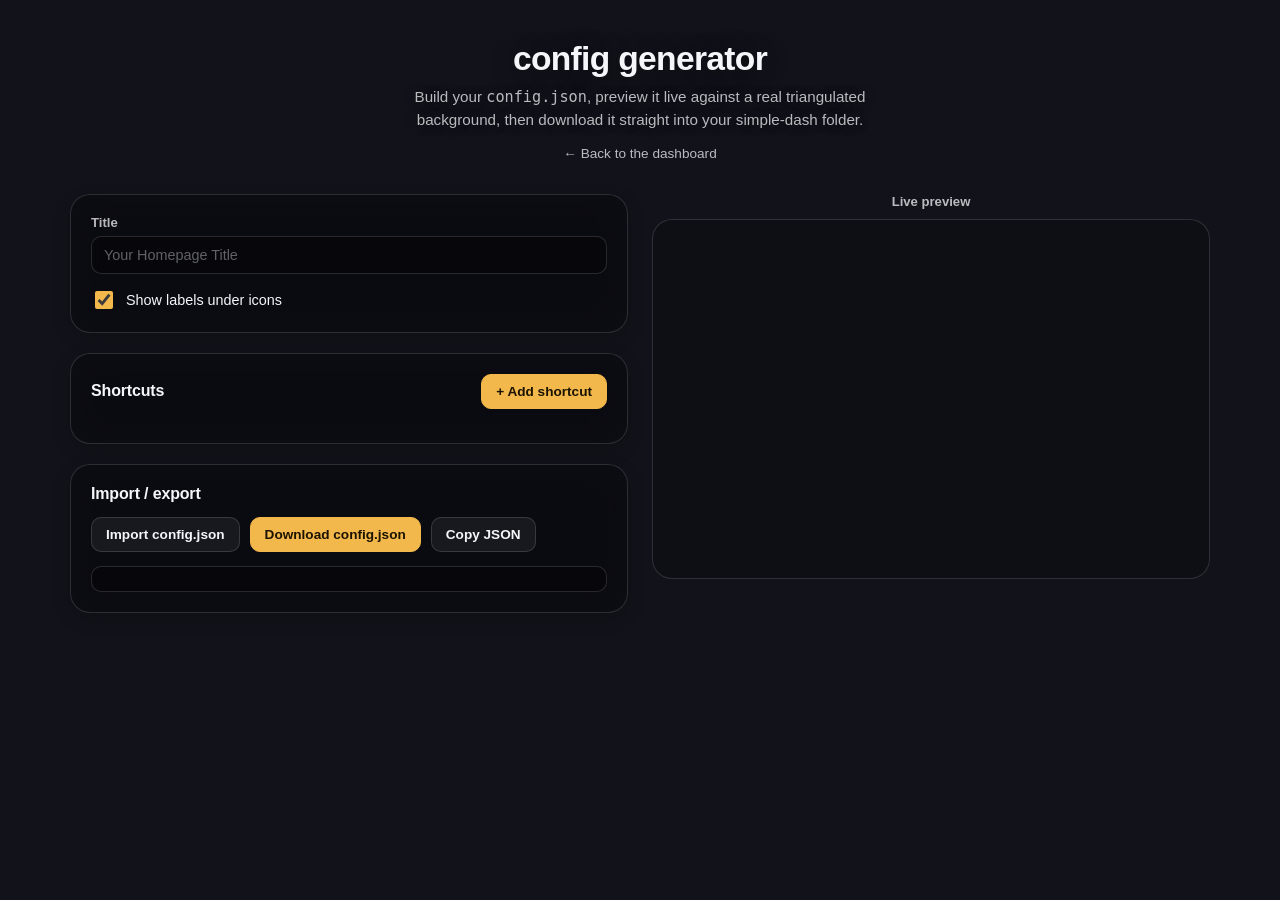
==== generator.html @ d28fff27 "Added Config Generator" ====
<!DOCTYPE html>
<html lang="en">
	<head>
		<meta charset="UTF-8" />
		<title>simple-dash — config generator</title>

		<meta name="viewport" content="width=device-width, initial-scale=1" />
		<meta name="color-scheme" content="dark light" />
		<meta name="theme-color" content="#12131a" />
		<link rel="stylesheet" href="common/css/fontawesome-all.min.css" />
		<link rel="stylesheet" href="common/css/main.css" />
		<link rel="stylesheet" href="common/css/generator.css" />
		<link rel="icon" type="image/x-icon" href="favicon.ico" />
	</head>

	<body id="homepage">
		<div id="page">
			<header id="tool-header">
				<h1>config generator</h1>
				<p>Build your <code>config.json</code>, preview it live against a real triangulated background, then download it straight into your simple-dash folder.</p>
				<a class="back-link" href="index.html">&larr; Back to the dashboard</a>
			</header>

			<div id="layout">
				<section id="editor" aria-label="Editor">
					<div class="panel">
						<label class="field">
							<span>Title</span>
							<input id="f-title" type="text" placeholder="Your Homepage Title" />
						</label>
						<label class="field checkbox-row">
							<input id="f-showlabels" type="checkbox" checked />
							<span>Show labels under icons</span>
						</label>
					</div>

					<div class="panel">
						<div class="panel-head">
							<h2>Shortcuts</h2>
							<button id="add-item" class="btn btn-accent" type="button">+ Add shortcut</button>
						</div>
						<div id="items"></div>
						<p id="items-empty" class="empty-hint" hidden>No shortcuts yet — add one above.</p>
					</div>

					<div class="panel">
						<div class="panel-head">
							<h2>Import / export</h2>
						</div>
						<div class="row-actions">
							<button id="import-btn" class="btn" type="button">Import config.json</button>
							<input id="import-file" type="file" accept="application/json" hidden />
							<button id="download-btn" class="btn btn-accent" type="button">Download config.json</button>
							<button id="copy-btn" class="btn" type="button">Copy JSON</button>
						</div>
						<pre id="json-output" tabindex="0"></pre>
					</div>
				</section>

				<section id="preview-col" aria-label="Live preview">
					<div class="preview-label">Live preview</div>
					<div id="preview-stage">
						<header id="dash-header">
							<h1 id="dash-title"></h1>
						</header>
						<nav id="itemlist" aria-label="Shortcuts"></nav>
					</div>
				</section>
			</div>
		</div>

		<div id="icon-picker" hidden>
			<div class="picker-panel">
				<div class="picker-head">
					<input id="icon-search" type="text" placeholder="Search icons&hellip; e.g. github, home, cloud" autocomplete="off" />
					<button id="icon-picker-close" class="btn" type="button">Close</button>
				</div>
				<div id="icon-results"></div>
			</div>
		</div>

		<script src="common/js/trianglify.min.js"></script>
		<script src="common/js/generator.js"></script>
	</body>
</html>
---- common/css/main.css ----
:root {
	--ink: #f5f6fa;
	--ink-soft: rgba(245, 246, 250, .74);
	--glass: rgba(10, 11, 16, .62);
	--glass-hover: rgba(10, 11, 16, .76);
	--glass-border: rgba(245, 246, 250, .14);
	--glass-border-hover: rgba(245, 246, 250, .3);
	--accent: #f2b84b;
	--radius: 20px;
	--tile-base: 108px;
	--tile: var(--tile-base);
	--gap: 20px;
}

@media (max-width: 420px) {
	:root {
		--tile-base: 88px;
		--gap: 14px;
	}
	.tile-icon {
		height: 38px;
		font-size: 2.3rem;
	}
	#itemlist.no-labels .tile-icon {
		font-size: 3.1rem;
	}
}

* {
	box-sizing: border-box;
}
html, body {
	min-height: 100%;
	width: 100%;
	margin: 0;
}
body {
	z-index: 1;
	background-color: #12131a;
	background-position: center;
	font-family: -apple-system, BlinkMacSystemFont, "Segoe UI", Roboto, Helvetica, Arial, sans-serif;
}

/* min-height (not a fixed height) lets #wrapper center short lists like
   before, but grow with the page - rather than clip - once a long list of
   shortcuts is taller than the viewport. */
#wrapper {
	min-height: 100%;
	min-height: 100dvh;
	display: flex;
	flex-direction: column;
	align-items: center;
	justify-content: center;
	gap: clamp(20px, 5vw, 48px);
	padding: 32px max(24px, env(safe-area-inset-right)) 32px max(24px, env(safe-area-inset-left));
}

#dash-header {
	text-align: center;
}
#dash-header:empty {
	display: none;
}
#dash-title {
	margin: 0;
	color: var(--ink);
	font-size: clamp(1.5rem, 4vw, 2.25rem);
	font-weight: 700;
	letter-spacing: -0.02em;
	text-shadow: 0 2px 24px rgba(0, 0, 0, .35);
}

#itemlist {
	display: grid;
	grid-template-columns: repeat(auto-fit, var(--tile));
	gap: var(--gap);
	justify-content: center;
	max-width: min(92vw, 780px);
	padding: 0;
	margin: 0;
	list-style: none;
}

/* Each shortcut is one frosted-glass card; icon and label share the same
   backing so labels stay legible no matter what color the background is. */
.tile {
	display: flex;
	flex-direction: column;
	align-items: center;
	justify-content: center;
	gap: 10px;
	width: var(--tile);
	padding: 20px 10px 16px;
	border-radius: var(--radius);
	background: var(--glass);
	border: 1px solid var(--glass-border);
	backdrop-filter: blur(20px) saturate(140%) brightness(.74);
	-webkit-backdrop-filter: blur(20px) saturate(140%) brightness(.74);
	box-shadow: 0 6px 18px rgba(0, 0, 0, .18);
	text-decoration: none;
	color: var(--ink);
	opacity: 0;
	transform: translateY(10px) scale(.96);
	animation: tile-in .5s ease forwards;
	animation-delay: min(calc(var(--i, 0) * 40ms), 400ms);
	transition: transform .18s ease, background-color .18s ease, border-color .18s ease, box-shadow .18s ease;
}

.tile-icon {
	display: flex;
	align-items: center;
	justify-content: center;
	height: 48px;
	font-size: 2.9rem;
	line-height: 1;
}
.tile-label {
	max-width: 100%;
	overflow: hidden;
	text-overflow: ellipsis;
	white-space: nowrap;
	font-size: .78rem;
	font-weight: 600;
	letter-spacing: .01em;
	color: var(--ink-soft);
	text-align: center;
}

/* Optional: config.showLabels = false hides the text, re-centers the icon,
   and gives it more room to grow since the label no longer needs space. */
#itemlist.no-labels {
	--tile: calc(var(--tile-base) + 12px);
}
#itemlist.no-labels .tile-label {
	display: none;
}
#itemlist.no-labels .tile {
	aspect-ratio: 1;
	padding: 0;
	justify-content: center;
}
#itemlist.no-labels .tile-icon {
	height: auto;
	font-size: 3.75rem;
}

.tile:hover,
.tile:focus-visible {
	transform: translateY(-4px);
	background: var(--glass-hover);
	border-color: var(--glass-border-hover);
	box-shadow: 0 12px 24px rgba(0, 0, 0, .22);
}
.tile:focus-visible {
	outline: 2px solid var(--accent);
	outline-offset: 3px;
}
.tile:hover .tile-label,
.tile:focus-visible .tile-label {
	color: var(--ink);
}

#itemlist.is-message {
	display: flex;
	justify-content: center;
}
.message-panel {
	display: flex;
	align-items: center;
	gap: 12px;
	padding: 16px 22px;
	border-radius: var(--radius);
	background: var(--glass);
	border: 1px solid var(--glass-border);
	backdrop-filter: blur(20px) saturate(140%) brightness(.74);
	-webkit-backdrop-filter: blur(20px) saturate(140%) brightness(.74);
	box-shadow: 0 6px 18px rgba(0, 0, 0, .18);
	color: var(--ink-soft);
	font-size: .95rem;
}

@keyframes tile-in {
	from {
		opacity: 0;
		transform: translateY(10px) scale(.96);
	}
	to {
		opacity: 1;
		transform: none;
	}
}

@media (prefers-reduced-motion: reduce) {
	.tile {
		animation: none;
		opacity: 1;
		transform: none;
	}
	.tile, .tile-label {
		transition: none;
	}
}
---- common/css/generator.css ----
/* Layout ------------------------------------------------------------- */
body#homepage {
	height: auto;
	min-height: 100%;
}
#page {
	max-width: 1180px;
	margin: 0 auto;
	padding: 40px max(20px, env(safe-area-inset-right)) 60px max(20px, env(safe-area-inset-left));
}

#tool-header {
	text-align: center;
	margin-bottom: 32px;
}
#tool-header h1 {
	margin: 0 0 8px;
	color: var(--ink);
	font-size: clamp(1.5rem, 4vw, 2.1rem);
	font-weight: 700;
	letter-spacing: -0.02em;
	text-shadow: 0 2px 24px rgba(0, 0, 0, .35);
}
#tool-header p {
	margin: 0 auto;
	max-width: 56ch;
	color: var(--ink-soft);
	font-size: .95rem;
	line-height: 1.5;
	text-shadow: 0 1px 12px rgba(0, 0, 0, .4);
}
.back-link {
	display: inline-block;
	margin-top: 14px;
	color: var(--ink-soft);
	font-size: .85rem;
	text-decoration: none;
}
.back-link:hover, .back-link:focus-visible {
	color: var(--ink);
}

#layout {
	display: grid;
	grid-template-columns: minmax(0, 1fr);
	gap: 24px;
}
@media (min-width: 900px) {
	#layout {
		grid-template-columns: minmax(0, 1fr) minmax(0, 1fr);
		align-items: start;
	}
	#preview-col {
		position: sticky;
		top: 24px;
	}
}

/* Glass panels --------------------------------------------------------- */
.panel {
	padding: 20px;
	border-radius: var(--radius);
	background: var(--glass);
	border: 1px solid var(--glass-border);
	backdrop-filter: blur(20px) saturate(140%) brightness(.74);
	-webkit-backdrop-filter: blur(20px) saturate(140%) brightness(.74);
	box-shadow: 0 6px 18px rgba(0, 0, 0, .18);
	margin-bottom: 20px;
}
.panel-head {
	display: flex;
	align-items: center;
	justify-content: space-between;
	gap: 12px;
	margin-bottom: 14px;
}
.panel h2 {
	margin: 0;
	color: var(--ink);
	font-size: 1rem;
	font-weight: 700;
	letter-spacing: -0.01em;
}

/* Form fields ------------------------------------------------------------ */
.field {
	display: block;
	margin-bottom: 14px;
}
.field:last-child {
	margin-bottom: 0;
}
.field span {
	display: block;
	margin-bottom: 6px;
	color: var(--ink-soft);
	font-size: .82rem;
	font-weight: 600;
}
.field input[type="text"],
.field input[type="url"],
input.f-alt, input.f-icon, input.f-link,
#icon-search {
	width: 100%;
	padding: 10px 12px;
	border-radius: 10px;
	border: 1px solid var(--glass-border);
	background: rgba(0, 0, 0, .28);
	color: var(--ink);
	font-size: .9rem;
	font-family: inherit;
}
.field input:focus-visible,
input.f-alt:focus-visible, input.f-icon:focus-visible, input.f-link:focus-visible,
#icon-search:focus-visible {
	outline: 2px solid var(--accent);
	outline-offset: 1px;
}
.field input::placeholder,
input.f-alt::placeholder, input.f-icon::placeholder, input.f-link::placeholder,
#icon-search::placeholder {
	color: rgba(245, 246, 250, .38);
}

.checkbox-row {
	display: flex;
	align-items: center;
	gap: 10px;
}
.checkbox-row span {
	margin: 0;
	color: var(--ink);
	font-size: .9rem;
	font-weight: 500;
}
.checkbox-row input[type="checkbox"] {
	width: 18px;
	height: 18px;
	accent-color: var(--accent);
}

/* Buttons ------------------------------------------------------------ */
.btn {
	padding: 9px 14px;
	border-radius: 10px;
	border: 1px solid var(--glass-border);
	background: rgba(255, 255, 255, .06);
	color: var(--ink);
	font-size: .85rem;
	font-weight: 600;
	font-family: inherit;
	cursor: pointer;
	transition: background-color .15s ease, border-color .15s ease, transform .15s ease;
}
.btn:hover, .btn:focus-visible {
	background: rgba(255, 255, 255, .12);
	border-color: var(--glass-border-hover);
}
.btn:active {
	transform: scale(.97);
}
.btn:focus-visible {
	outline: 2px solid var(--accent);
	outline-offset: 1px;
}
.btn-accent {
	background: var(--accent);
	border-color: var(--accent);
	color: #1b1300;
}
.btn-accent:hover, .btn-accent:focus-visible {
	background: #f5c667;
	border-color: #f5c667;
}
.btn-icon {
	padding: 8px 10px;
	line-height: 1;
}
.row-actions {
	display: flex;
	flex-wrap: wrap;
	gap: 10px;
	margin-bottom: 14px;
}

/* Item rows ------------------------------------------------------------ */
.item-row {
	display: flex;
	align-items: flex-start;
	gap: 10px;
	padding: 14px 0;
	border-top: 1px solid var(--glass-border);
}
.item-row:first-child {
	border-top: none;
	padding-top: 0;
}
.item-fields {
	flex: 1;
	display: grid;
	grid-template-columns: 1fr;
	gap: 8px;
}
@media (min-width: 560px) {
	.item-fields {
		grid-template-columns: 1fr 1fr;
	}
	.icon-field {
		grid-column: 1 / -1;
	}
}
.icon-field {
	display: flex;
	align-items: center;
	gap: 8px;
}
.icon-field .icon-preview {
	flex: none;
	display: flex;
	align-items: center;
	justify-content: center;
	width: 38px;
	height: 38px;
	border-radius: 8px;
	background: rgba(0, 0, 0, .3);
	border: 1px solid var(--glass-border);
	color: var(--ink);
	font-size: 1.1rem;
}
.icon-field input.f-icon {
	flex: 1;
	font-family: ui-monospace, SFMono-Regular, Menlo, Consolas, monospace;
	font-size: .8rem;
}
.item-controls {
	flex: none;
	display: flex;
	flex-direction: column;
	gap: 4px;
}
.item-controls .btn {
	padding: 5px 8px;
	font-size: .75rem;
}
.empty-hint {
	margin: 0;
	color: var(--ink-soft);
	font-size: .88rem;
}

/* JSON output ------------------------------------------------------------ */
#json-output {
	margin: 0;
	max-height: 220px;
	overflow: auto;
	padding: 12px;
	border-radius: 10px;
	background: rgba(0, 0, 0, .32);
	border: 1px solid var(--glass-border);
	color: var(--ink-soft);
	font-family: ui-monospace, SFMono-Regular, Menlo, Consolas, monospace;
	font-size: .78rem;
	line-height: 1.5;
	white-space: pre;
}

/* Preview column ------------------------------------------------------------ */
.preview-label {
	margin-bottom: 10px;
	color: var(--ink-soft);
	font-size: .82rem;
	font-weight: 600;
	text-align: center;
}
#preview-stage {
	display: flex;
	flex-direction: column;
	align-items: center;
	justify-content: center;
	gap: clamp(20px, 4vw, 36px);
	min-height: 360px;
	padding: 32px 20px;
	border-radius: var(--radius);
	background: rgba(0, 0, 0, .18);
	border: 1px solid var(--glass-border);
}

/* Icon picker modal ------------------------------------------------------------ */
#icon-picker {
	position: fixed;
	inset: 0;
	z-index: 20;
	padding: 24px;
	background: rgba(6, 7, 10, .6);
	backdrop-filter: blur(6px);
	-webkit-backdrop-filter: blur(6px);
}
#icon-picker[hidden] {
	display: none;
}
#icon-picker:not([hidden]) {
	display: flex;
	align-items: center;
	justify-content: center;
}
.picker-panel {
	width: min(640px, 100%);
	max-height: min(80vh, 640px);
	display: flex;
	flex-direction: column;
	padding: 18px;
	border-radius: var(--radius);
	background: #14161d;
	border: 1px solid var(--glass-border);
	box-shadow: 0 24px 60px rgba(0, 0, 0, .5);
}
.picker-head {
	display: flex;
	gap: 10px;
	margin-bottom: 14px;
}
.picker-head #icon-search {
	flex: 1;
}
#icon-results {
	overflow-y: auto;
	display: grid;
	grid-template-columns: repeat(auto-fill, minmax(120px, 1fr));
	gap: 6px;
}
.icon-result {
	display: flex;
	flex-direction: column;
	align-items: center;
	gap: 6px;
	padding: 10px 6px;
	border-radius: 10px;
	border: 1px solid transparent;
	background: transparent;
	color: var(--ink);
	font-family: inherit;
	cursor: pointer;
	text-align: center;
}
.icon-result:hover, .icon-result:focus-visible {
	background: rgba(255, 255, 255, .08);
	border-color: var(--glass-border-hover);
	outline: none;
}
.icon-result i {
	font-size: 1.4rem;
}
.icon-result span {
	font-size: .68rem;
	color: var(--ink-soft);
	word-break: break-word;
}
.icon-empty {
	grid-column: 1 / -1;
	padding: 20px;
	text-align: center;
	color: var(--ink-soft);
	font-size: .88rem;
}
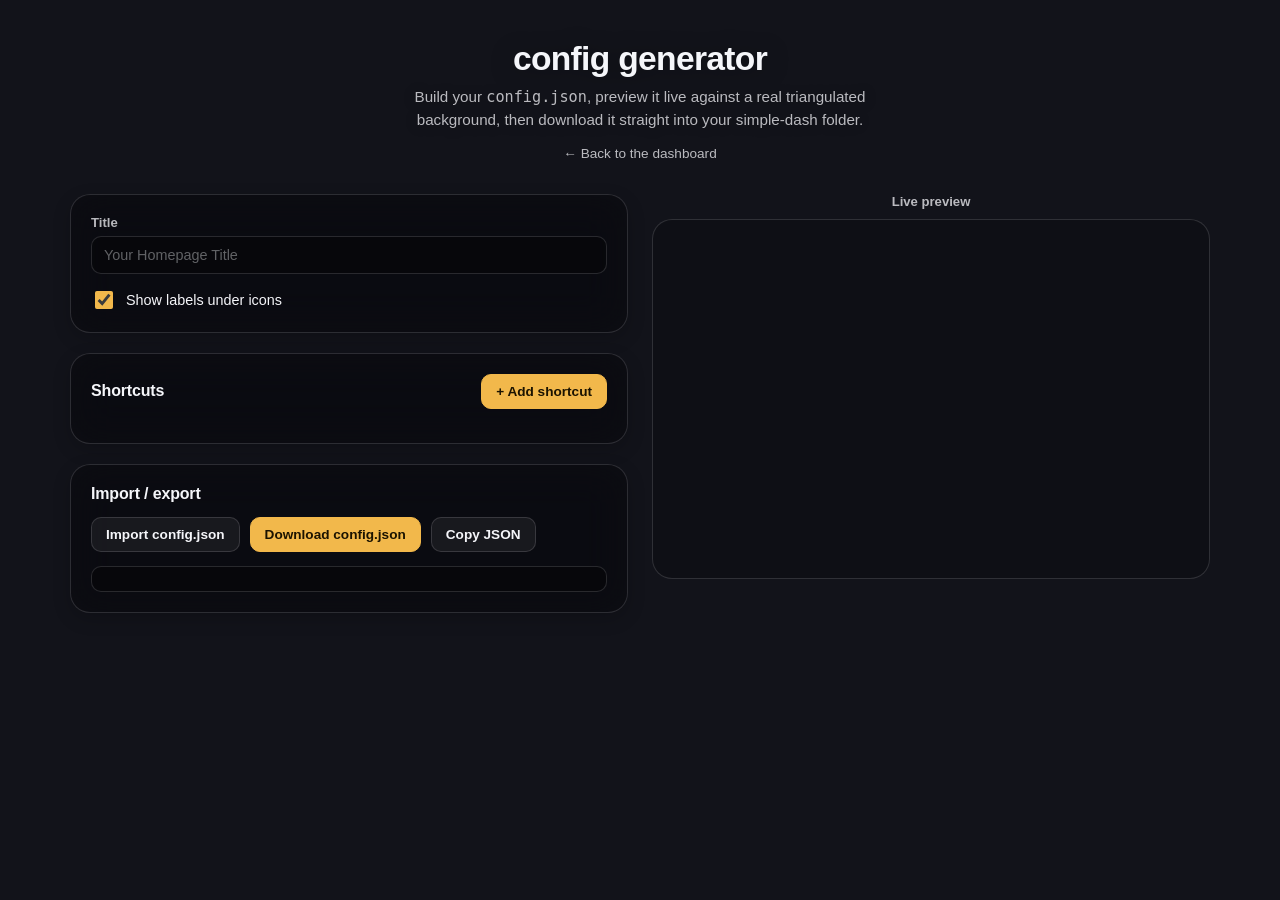
==== commit cde9c71f: "Fixed Button Overflow in Generator, fixed scrolling Issue in Mobile" ====
--- a/generator.html
+++ b/generator.html
@@ -14,6 +14,8 @@
 	</head>
 
 	<body id="homepage">
+		<div id="bg" aria-hidden="true"></div>
+
 		<div id="page">
 			<header id="tool-header">
 				<h1>config generator</h1>
--- a/common/css/main.css
+++ b/common/css/main.css
@@ -31,14 +31,25 @@
 }
 html, body {
 	min-height: 100%;
+	min-height: 100dvh;
 	width: 100%;
 	margin: 0;
 }
 body {
-	z-index: 1;
+	background-color: #12131a;
+	font-family: -apple-system, BlinkMacSystemFont, "Segoe UI", Roboto, Helvetica, Arial, sans-serif;
+}
+
+/* Fixed to the viewport (not the document), so it never moves while the
+   tiles scroll over it, and it never needs to match the page's scrollable
+   height - only ever the viewport's. */
+#bg {
+	position: fixed;
+	inset: 0;
+	z-index: -1;
 	background-color: #12131a;
 	background-position: center;
-	font-family: -apple-system, BlinkMacSystemFont, "Segoe UI", Roboto, Helvetica, Arial, sans-serif;
+	background-size: cover;
 }
 
 /* min-height (not a fixed height) lets #wrapper center short lists like
--- a/common/css/generator.css
+++ b/common/css/generator.css
@@ -284,6 +284,14 @@
 	background: rgba(0, 0, 0, .18);
 	border: 1px solid var(--glass-border);
 }
+/* main.css sizes #itemlist against the full page (min(92vw, 780px)), which
+   is correct on the real dashboard but too wide for this narrower column -
+   without a hard cap here the auto-fit grid computes its column count
+   against that indeterminate width and tiles spill outside the panel. */
+#preview-stage #itemlist {
+	width: 100%;
+	max-width: 100%;
+}
 
 /* Icon picker modal ------------------------------------------------------------ */
 #icon-picker {
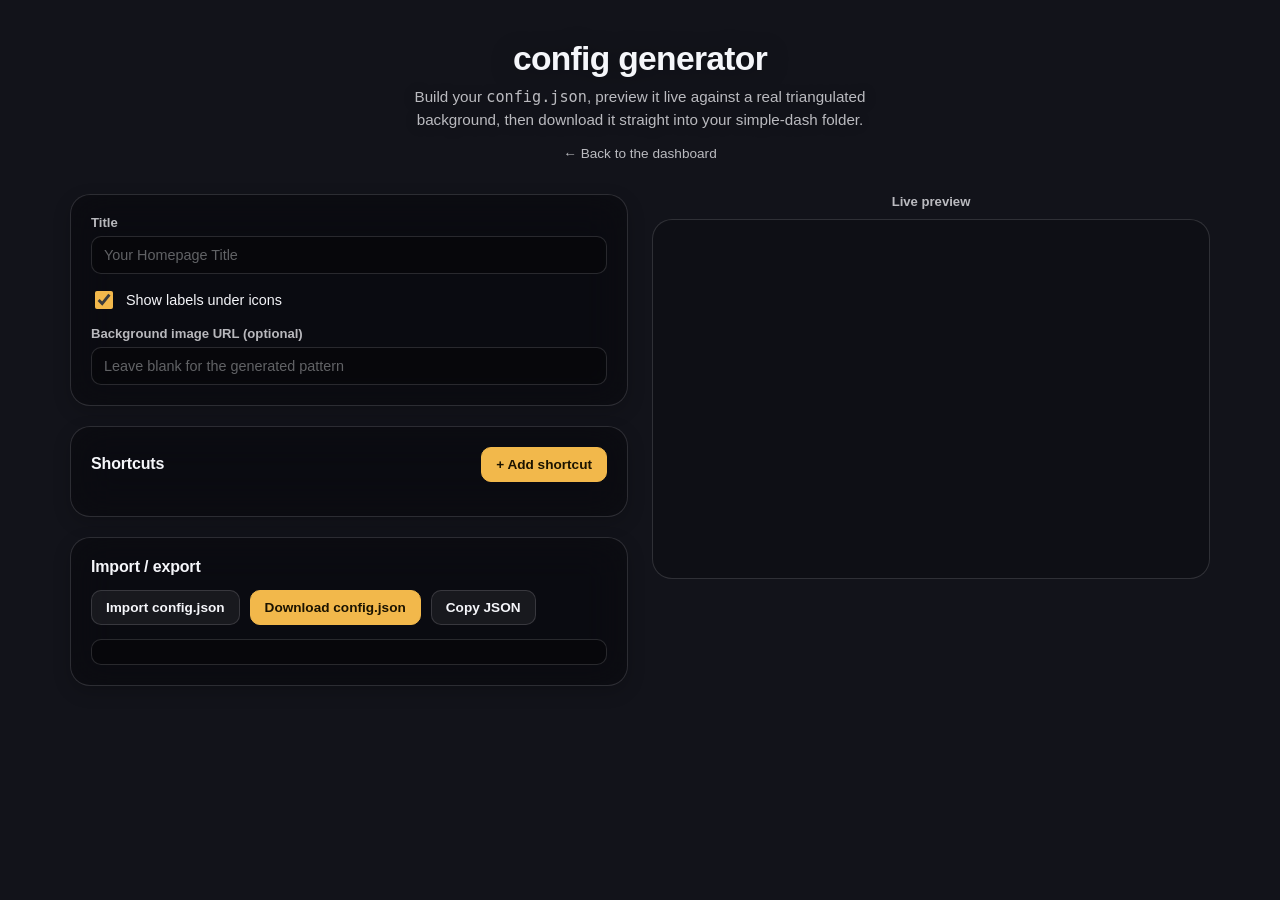
==== commit cf8073fe: "Added custom Backgrounds" ====
--- a/generator.html
+++ b/generator.html
@@ -33,6 +33,10 @@
 						<label class="field checkbox-row">
 							<input id="f-showlabels" type="checkbox" checked />
 							<span>Show labels under icons</span>
+						</label>
+						<label class="field">
+							<span>Background image URL (optional)</span>
+							<input id="f-background" type="text" placeholder="Leave blank for the generated pattern" />
 						</label>
 					</div>
 
--- a/common/css/main.css
+++ b/common/css/main.css
@@ -50,6 +50,16 @@
 	background-color: #12131a;
 	background-position: center;
 	background-size: cover;
+}
+/* config.background points at a user-supplied image - unlike the generated
+   pattern (whose tonal range the tiles were tuned against), an arbitrary
+   photo could be very bright or busy, so add a little extra insurance for
+   title/tile legibility on top of it. */
+#bg.custom::after {
+	content: "";
+	position: absolute;
+	inset: 0;
+	background: rgba(0, 0, 0, .25);
 }
 
 /* min-height (not a fixed height) lets #wrapper center short lists like
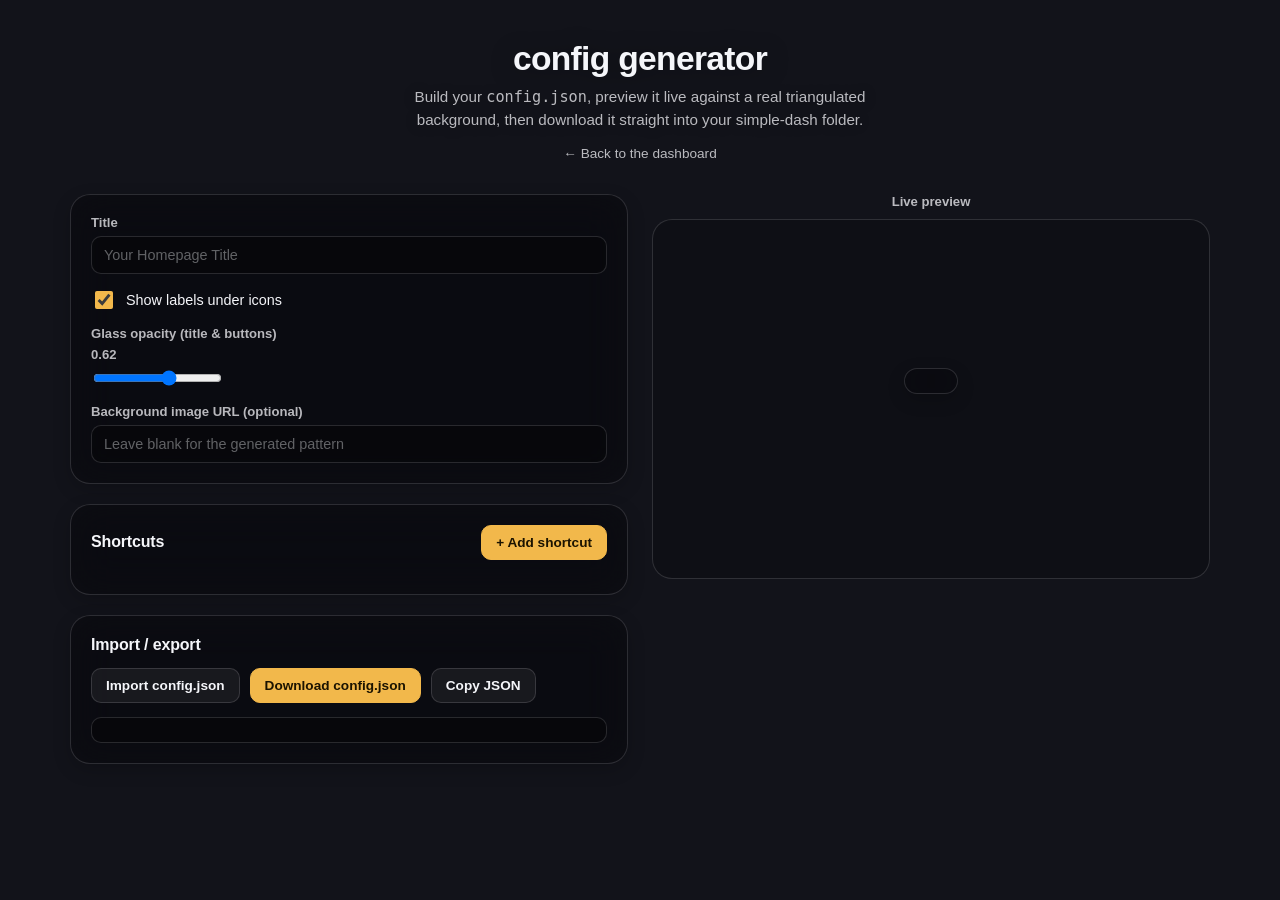
==== commit 305d0d28: "Add configurable frosted-glass opacity for title and buttons - New --glass-opacity CSS variable (def" ====
--- a/generator.html
+++ b/generator.html
@@ -34,6 +34,13 @@
 							<input id="f-showlabels" type="checkbox" checked />
 							<span>Show labels under icons</span>
 						</label>
+						<div class="field">
+							<div class="field-label-row">
+								<span>Glass opacity (title &amp; buttons)</span>
+								<span id="glass-opacity-value" class="field-hint">0.62</span>
+							</div>
+							<input id="f-glassopacity" type="range" min="0" max="1" step="0.05" value="0.62" />
+						</div>
 						<label class="field">
 							<span>Background image URL (optional)</span>
 							<input id="f-background" type="text" placeholder="Leave blank for the generated pattern" />
--- a/common/css/main.css
+++ b/common/css/main.css
@@ -1,8 +1,9 @@
 :root {
 	--ink: #f5f6fa;
 	--ink-soft: rgba(245, 246, 250, .74);
-	--glass: rgba(10, 11, 16, .62);
-	--glass-hover: rgba(10, 11, 16, .76);
+	--glass-opacity: .62;
+	--glass: rgba(10, 11, 16, var(--glass-opacity));
+	--glass-hover: rgba(10, 11, 16, calc(var(--glass-opacity) + .14));
 	--glass-border: rgba(245, 246, 250, .14);
 	--glass-border-hover: rgba(245, 246, 250, .3);
 	--accent: #f2b84b;
@@ -76,7 +77,20 @@
 	padding: 32px max(24px, env(safe-area-inset-right)) 32px max(24px, env(safe-area-inset-left));
 }
 
+/* Same frosted-glass backing as the tiles, so the title stays legible over
+   any background - inline-flex keeps the plate hugging the text instead of
+   stretching across the full column width. */
 #dash-header {
+	display: inline-flex;
+	align-items: center;
+	justify-content: center;
+	padding: 12px 26px;
+	border-radius: var(--radius);
+	background: var(--glass);
+	border: 1px solid var(--glass-border);
+	backdrop-filter: blur(20px) saturate(140%) brightness(.74);
+	-webkit-backdrop-filter: blur(20px) saturate(140%) brightness(.74);
+	box-shadow: 0 6px 18px rgba(0, 0, 0, .18);
 	text-align: center;
 }
 #dash-header:empty {
--- a/common/css/generator.css
+++ b/common/css/generator.css
@@ -99,7 +99,7 @@
 }
 .field input[type="text"],
 .field input[type="url"],
-input.f-alt, input.f-icon, input.f-link,
+input.f-alt, input.f-icon, input.f-link, select.f-target,
 #icon-search {
 	width: 100%;
 	padding: 10px 12px;
@@ -111,7 +111,7 @@
 	font-family: inherit;
 }
 .field input:focus-visible,
-input.f-alt:focus-visible, input.f-icon:focus-visible, input.f-link:focus-visible,
+input.f-alt:focus-visible, input.f-icon:focus-visible, input.f-link:focus-visible, select.f-target:focus-visible,
 #icon-search:focus-visible {
 	outline: 2px solid var(--accent);
 	outline-offset: 1px;
